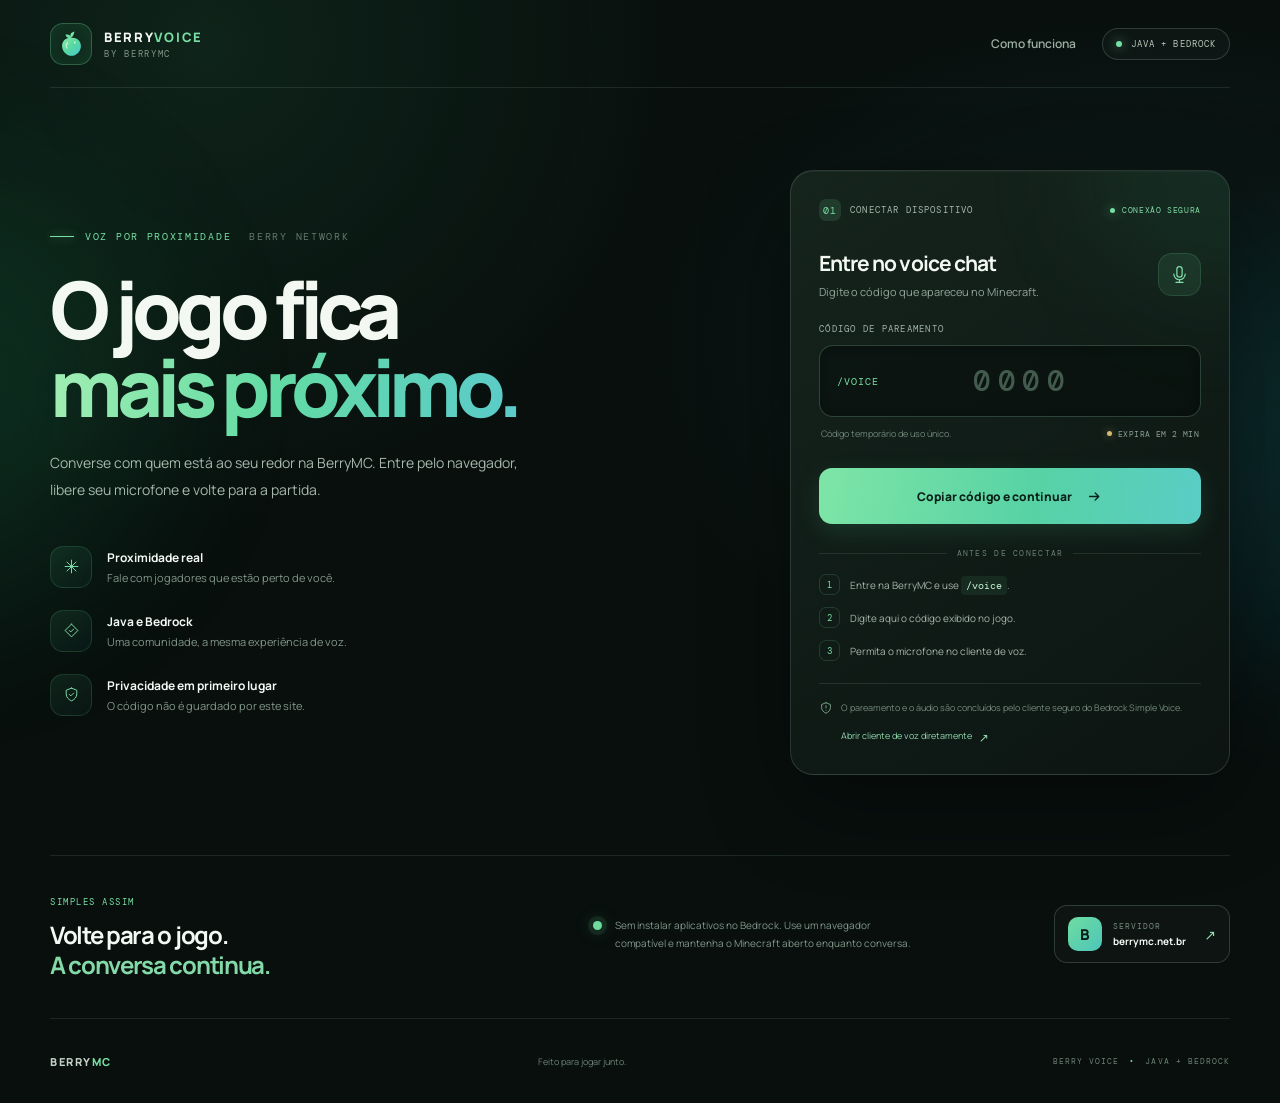
==== voz/index.html @ 2e29d0fc "Initial Berry Voice website" ====
<!doctype html>
<html lang="pt-BR">
<head>
  <meta charset="utf-8">
  <meta name="viewport" content="width=device-width, initial-scale=1">
  <meta name="theme-color" content="#080f0d">
  <meta name="description" content="Berry Voice — comunicação por proximidade para jogadores Java e Bedrock da BerryMC.">
  <title>Berry Voice • BerryMC</title>
  <link rel="icon" type="image/svg+xml" href="/assets/berry-mark.svg">
  <link rel="preconnect" href="https://fonts.googleapis.com">
  <link rel="preconnect" href="https://fonts.gstatic.com" crossorigin>
  <link href="https://fonts.googleapis.com/css2?family=DM+Mono:wght@400;500&family=Manrope:wght@400;500;600;700;800&display=swap" rel="stylesheet">
  <link rel="stylesheet" href="/styles.css">
  <script src="/app.js" defer></script>
</head>
<body>
  <div class="ambient ambient-one" aria-hidden="true"></div>
  <div class="ambient ambient-two" aria-hidden="true"></div>
  <header class="topbar">
    <a class="brand" href="/" aria-label="Berry Voice início">
      <span class="brand-mark"><img src="/assets/berry-mark.svg" alt=""></span>
      <span class="brand-copy"><strong>BERRY<span>VOICE</span></strong><small>BY BERRYMC</small></span>
    </a>
    <nav class="top-actions" aria-label="Navegação principal">
      <a class="nav-link" href="#como-funciona">Como funciona</a>
      <span class="edition-pill"><span class="pill-dot"></span> JAVA + BEDROCK</span>
    </nav>
  </header>

  <main>
    <section class="hero" aria-labelledby="hero-title">
      <div class="hero-copy">
        <div class="eyebrow"><span class="eyebrow-line"></span> VOZ POR PROXIMIDADE <span class="eyebrow-version">BERRY NETWORK</span></div>
        <h1 id="hero-title">O jogo fica<br><span>mais próximo.</span></h1>
        <p class="hero-description">Converse com quem está ao seu redor na BerryMC. Entre pelo navegador, libere seu microfone e volte para a partida.</p>
        <div class="feature-list">
          <div class="feature-item">
            <span class="feature-icon"><svg viewBox="0 0 24 24" aria-hidden="true"><path d="M12 3v18M3 12h18M5.6 5.6l12.8 12.8m0-12.8L5.6 18.4"/></svg></span>
            <span><strong>Proximidade real</strong><small>Fale com jogadores que estão perto de você.</small></span>
          </div>
          <div class="feature-item">
            <span class="feature-icon"><svg viewBox="0 0 24 24" aria-hidden="true"><path d="M12 3 21 12 12 21 3 12 12 3Z"/><path d="m9 12 2 2 4-4"/></svg></span>
            <span><strong>Java e Bedrock</strong><small>Uma comunidade, a mesma experiência de voz.</small></span>
          </div>
          <div class="feature-item">
            <span class="feature-icon"><svg viewBox="0 0 24 24" aria-hidden="true"><path d="M12 3 4.5 6v5.2c0 4.5 3.1 7.8 7.5 9.8 4.4-2 7.5-5.3 7.5-9.8V6L12 3Z"/><path d="m9 12 2 2 4-4"/></svg></span>
            <span><strong>Privacidade em primeiro lugar</strong><small>O código não é guardado por este site.</small></span>
          </div>
        </div>
      </div>

      <aside class="connect-card" aria-labelledby="connect-title">
        <div class="card-topline">
          <span class="step-label"><span>01</span> CONECTAR DISPOSITIVO</span>
          <span class="secure-label"><span class="secure-dot"></span> CONEXÃO SEGURA</span>
        </div>
        <div class="card-heading">
          <div>
            <h2 id="connect-title">Entre no voice chat</h2>
            <p>Digite o código que apareceu no Minecraft.</p>
          </div>
          <span class="head-mic" aria-hidden="true"><svg viewBox="0 0 24 24"><rect x="9" y="3" width="6" height="12" rx="3"/><path d="M5.5 11.5a6.5 6.5 0 0 0 13 0M12 18v3m-4 0h8"/></svg></span>
        </div>
        <form id="pair-form" novalidate>
          <label for="pair-code">CÓDIGO DE PAREAMENTO</label>
          <div class="code-field-wrap">
            <span class="code-prefix">/VOICE</span>
            <input id="pair-code" name="code" type="text" inputmode="numeric" autocomplete="one-time-code" maxlength="4" minlength="4" pattern="[0-9]{4}" placeholder="0000" aria-describedby="code-hint code-error" required>
            <span class="input-check" aria-hidden="true"><svg viewBox="0 0 24 24"><path d="m5 12 4 4L19 6"/></svg></span>
          </div>
          <div class="field-meta">
            <span id="code-hint">Código temporário de uso único.</span>
            <span class="expiry"><span class="expiry-dot"></span> EXPIRA EM 2 MIN</span>
          </div>
          <p class="form-error" id="code-error" role="alert"></p>
          <button class="connect-button" type="submit">
            <span>Copiar código e continuar</span>
            <svg viewBox="0 0 24 24" aria-hidden="true"><path d="M5 12h13m-5-5 5 5-5 5"/></svg>
          </button>
        </form>
        <div id="handoff-panel" class="handoff-panel" hidden aria-live="polite">
          <span class="handoff-icon"><svg viewBox="0 0 24 24"><path d="m5 12 4 4L19 6"/></svg></span>
          <div><strong>Código copiado!</strong><p>Cole o código no campo “Connection code” do cliente que abriu.</p></div>
        </div>
        <div class="divider-label"><span></span> ANTES DE CONECTAR <span></span></div>
        <div class="steps-mini">
          <div><b>1</b><span>Entre na BerryMC e use <code>/voice</code>.</span></div>
          <div><b>2</b><span>Digite aqui o código exibido no jogo.</span></div>
          <div><b>3</b><span>Permita o microfone no cliente de voz.</span></div>
        </div>
        <p class="card-footnote"><svg viewBox="0 0 24 24" aria-hidden="true"><path d="M12 3 4.5 6v5.2c0 4.5 3.1 7.8 7.5 9.8 4.4-2 7.5-5.3 7.5-9.8V6L12 3Z"/><path d="M12 8v4m0 4h.01"/></svg> O pareamento e o áudio são concluídos pelo cliente seguro do Bedrock Simple Voice.</p>
        <a class="manual-link" href="https://voice.byterider.xyz/" target="_blank" rel="noopener noreferrer">Abrir cliente de voz diretamente <span>↗</span></a>
      </aside>
    </section>

    <section class="bottom-band" id="como-funciona">
      <div class="band-copy"><span class="band-kicker">SIMPLES ASSIM</span><h2>Volte para o jogo.<br><em>A conversa continua.</em></h2></div>
      <div class="band-note"><span class="pulse-mark"></span><p>Sem instalar aplicativos no Bedrock. Use um navegador compatível e mantenha o Minecraft aberto enquanto conversa.</p></div>
      <a class="server-chip" href="https://berrymc.net.br" target="_blank" rel="noopener noreferrer"><span class="server-chip-icon">B</span><span><small>SERVIDOR</small><strong>berrymc.net.br</strong></span><span class="server-arrow">↗</span></a>
    </section>
  </main>

  <footer class="footer">
    <a class="footer-brand" href="/">BERRY<span>MC</span></a>
    <span>Feito para jogar junto.</span>
    <span class="footer-right">BERRY VOICE <i>•</i> JAVA + BEDROCK</span>
  </footer>
</body>
</html>
---- styles.css ----
:root {
  color-scheme: dark;
  --bg: #080f0d;
  --panel: rgba(17, 28, 24, .88);
  --panel-2: #14211c;
  --line: rgba(182, 221, 201, .12);
  --line-strong: rgba(182, 221, 201, .2);
  --text: #f3f8f3;
  --muted: #9baea3;
  --soft: #c0cec5;
  --green: #78e0a4;
  --green-2: #3fc58c;
  --blue: #62d5d1;
  --mono: 'DM Mono', ui-monospace, SFMono-Regular, Consolas, monospace;
  --sans: 'Manrope', Inter, system-ui, -apple-system, BlinkMacSystemFont, 'Segoe UI', sans-serif;
}
* { box-sizing: border-box; }
html { scroll-behavior: smooth; }
body {
  min-height: 100vh; margin: 0; overflow-x: hidden; position: relative;
  background: radial-gradient(ellipse at 16% 4%, rgba(47, 139, 91, .16), transparent 32%),
              radial-gradient(ellipse at 89% 31%, rgba(42, 132, 129, .11), transparent 33%), var(--bg);
  color: var(--text); font-family: var(--sans); -webkit-font-smoothing: antialiased;
}
body::before { content: ''; position: fixed; inset: 0; pointer-events: none; opacity: .18; z-index: -1; background-image: linear-gradient(rgba(255,255,255,.018) 1px, transparent 1px), linear-gradient(90deg, rgba(255,255,255,.018) 1px, transparent 1px); background-size: 64px 64px; mask-image: linear-gradient(to bottom, black, transparent 78%); }
.ambient { position: absolute; width: 420px; height: 420px; filter: blur(90px); border-radius: 50%; pointer-events: none; z-index: -1; opacity: .15; }
.ambient-one { top: 180px; left: -280px; background: #21c879; }
.ambient-two { top: 260px; right: -310px; background: #168eaf; }
.topbar, main, .footer { width: min(1180px, calc(100% - 64px)); margin-inline: auto; }
.topbar { height: 88px; display: flex; align-items: center; justify-content: space-between; border-bottom: 1px solid var(--line); }
.brand { display: inline-flex; gap: 12px; align-items: center; color: inherit; text-decoration: none; }
.brand-mark { display: grid; place-items: center; width: 42px; height: 42px; border: 1px solid rgba(120,224,164,.3); background: rgba(55,153,101,.1); border-radius: 13px; box-shadow: inset 0 0 22px rgba(82,211,145,.08); }
.brand-mark img { width: 27px; height: 27px; }
.brand-copy { display: grid; gap: 2px; }
.brand-copy strong { letter-spacing: .13em; font-size: 13px; font-weight: 800; }
.brand-copy strong span { color: var(--green); }
.brand-copy small { color: #82968a; font: 9px var(--mono); letter-spacing: .19em; }
.top-actions { display: flex; align-items: center; gap: 26px; }
.nav-link { color: var(--muted); text-decoration: none; font-size: 12px; font-weight: 600; transition: color .2s; }
.nav-link:hover { color: var(--green); }
.edition-pill { display: inline-flex; align-items: center; gap: 9px; border: 1px solid var(--line-strong); border-radius: 999px; padding: 9px 13px; font: 9px var(--mono); letter-spacing: .12em; color: #b8c8bd; background: rgba(255,255,255,.025); }
.pill-dot, .secure-dot, .expiry-dot { width: 6px; height: 6px; border-radius: 50%; background: var(--green); box-shadow: 0 0 12px rgba(120,224,164,.8); }
.hero { min-height: 650px; padding: 82px 0 80px; display: grid; grid-template-columns: minmax(0, 1fr) 440px; align-items: center; gap: clamp(55px, 8vw, 120px); }
.hero-copy { max-width: 620px; }
.eyebrow { display: flex; align-items: center; gap: 11px; color: var(--green); font: 10px var(--mono); letter-spacing: .17em; }
.eyebrow-line { display: inline-block; width: 24px; height: 1px; background: var(--green); box-shadow: 0 0 10px rgba(120,224,164,.65); }
.eyebrow-version { margin-left: 7px; color: #62796c; }
h1 { margin: 27px 0 22px; font-size: clamp(52px, 6.2vw, 82px); line-height: .99; letter-spacing: -.075em; font-weight: 800; }
h1 span { background: linear-gradient(100deg, #a3efb4 0%, #63dba4 48%, #5bcacb 100%); -webkit-background-clip: text; background-clip: text; color: transparent; }
.hero-description { max-width: 475px; color: #a6b7ac; font-size: 14px; line-height: 1.95; margin: 0; }
.feature-list { margin-top: 42px; display: grid; gap: 22px; }
.feature-item { display: flex; gap: 15px; align-items: center; }
.feature-icon { width: 42px; height: 42px; display: grid; place-items: center; flex: 0 0 auto; border-radius: 13px; border: 1px solid rgba(120,224,164,.15); background: linear-gradient(145deg, rgba(80,196,133,.11), rgba(54,157,162,.05)); }
.feature-icon svg { width: 17px; height: 17px; fill: none; stroke: #83dfae; stroke-width: 1.35; stroke-linecap: round; stroke-linejoin: round; }
.feature-item span:last-child { display: grid; gap: 4px; }
.feature-item strong { font-size: 12px; font-weight: 700; }
.feature-item small { font-size: 11px; color: #82968a; }
.connect-card { position: relative; padding: 28px; border-radius: 23px; border: 1px solid rgba(183,218,196,.17); background: linear-gradient(145deg, rgba(22,37,30,.97), rgba(12,21,18,.97)); box-shadow: 0 30px 90px rgba(0,0,0,.32), inset 0 1px rgba(255,255,255,.035); overflow: hidden; }
.connect-card::before { content: ''; position: absolute; top: -130px; right: -120px; width: 260px; height: 260px; background: rgba(66,197,138,.08); filter: blur(55px); border-radius: 50%; pointer-events: none; }
.card-topline, .step-label, .secure-label { display: flex; align-items: center; }
.card-topline { justify-content: space-between; gap: 10px; margin-bottom: 28px; }
.step-label { gap: 9px; color: #a7b7ac; font: 9px var(--mono); letter-spacing: .13em; }
.step-label > span { display: grid; place-items: center; width: 22px; height: 22px; border-radius: 7px; background: rgba(120,224,164,.12); color: var(--green); font: 10px var(--mono); }
.secure-label { gap: 7px; color: #86dca8; font: 8px var(--mono); letter-spacing: .08em; }
.secure-dot { width: 5px; height: 5px; }
.card-heading { display: flex; align-items: center; justify-content: space-between; margin-bottom: 24px; }
.card-heading h2 { margin: 0 0 7px; font-size: 21px; letter-spacing: -.045em; }
.card-heading p { margin: 0; color: #93a69a; font-size: 11px; }
.head-mic { width: 43px; height: 43px; flex: 0 0 auto; display: grid; place-items: center; border-radius: 14px; color: #83e0ad; background: rgba(120,224,164,.09); border: 1px solid rgba(120,224,164,.15); }
.head-mic svg { width: 21px; height: 21px; fill: none; stroke: currentColor; stroke-width: 1.4; stroke-linecap: round; stroke-linejoin: round; }
#pair-form label { display: block; margin-bottom: 10px; color: #a0b4a7; font: 9px var(--mono); letter-spacing: .14em; }
.code-field-wrap { height: 72px; display: flex; align-items: center; gap: 14px; padding: 0 17px; border-radius: 14px; border: 1px solid rgba(135,181,151,.29); background: rgba(4,11,8,.5); box-shadow: inset 0 1px 8px rgba(0,0,0,.22); transition: border-color .2s, box-shadow .2s; }
.code-field-wrap:focus-within { border-color: rgba(120,224,164,.82); box-shadow: 0 0 0 3px rgba(120,224,164,.11), inset 0 1px 8px rgba(0,0,0,.22); }
.code-prefix { color: var(--green); font: 10px var(--mono); letter-spacing: .1em; white-space: nowrap; }
#pair-code { min-width: 0; width: 100%; height: 100%; border: 0; outline: 0; background: transparent; color: #f3fff6; font: 500 29px var(--mono); letter-spacing: .26em; text-align: center; }
#pair-code::placeholder { color: #496355; opacity: .9; }
.input-check { display: grid; place-items: center; width: 22px; height: 22px; opacity: 0; transform: scale(.8); transition: .2s; color: var(--green); }
.input-check svg, .handoff-icon svg { width: 17px; height: 17px; fill: none; stroke: currentColor; stroke-width: 2; stroke-linecap: round; stroke-linejoin: round; }
.code-field-wrap.is-valid .input-check { opacity: 1; transform: scale(1); }
.field-meta { display: flex; justify-content: space-between; gap: 10px; margin: 10px 2px 0; color: #71877a; font-size: 9px; }
.expiry { display: inline-flex; align-items: center; gap: 6px; color: #8ca394; font: 8px var(--mono); letter-spacing: .05em; white-space: nowrap; }
.expiry-dot { width: 5px; height: 5px; background: #d6bb6e; box-shadow: 0 0 8px rgba(214,187,110,.6); }
.form-error { min-height: 15px; margin: 7px 2px 0; color: #f19a9a; font-size: 10px; }
.connect-button { width: 100%; height: 56px; display: flex; justify-content: center; align-items: center; gap: 14px; margin-top: 6px; border: 0; border-radius: 13px; background: linear-gradient(100deg, #7ee5a6, #57d2a5 57%, #5acdc6); color: #082018; font: 800 12px var(--sans); cursor: pointer; box-shadow: 0 8px 24px rgba(73,201,143,.15); transition: transform .2s, box-shadow .2s, filter .2s; }
.connect-button svg { width: 17px; height: 17px; fill: none; stroke: currentColor; stroke-width: 1.8; stroke-linecap: round; stroke-linejoin: round; transition: transform .2s; }
.connect-button:hover { transform: translateY(-2px); box-shadow: 0 12px 30px rgba(73,201,143,.23); filter: brightness(1.04); }
.connect-button:hover svg { transform: translateX(3px); }
.connect-button:active { transform: translateY(0); }
.handoff-panel { display: flex; align-items: flex-start; gap: 11px; margin-top: 13px; padding: 12px; border-radius: 12px; border: 1px solid rgba(120,224,164,.23); background: rgba(60,160,109,.09); }
.handoff-panel[hidden] { display: none; }
.handoff-icon { display: grid; place-items: center; width: 25px; height: 25px; flex: 0 0 auto; border-radius: 8px; background: rgba(120,224,164,.13); color: var(--green); }
.handoff-panel strong { display: block; font-size: 11px; color: #b5f2c9; margin: 1px 0 4px; }
.handoff-panel p { margin: 0; color: #96ac9c; font-size: 10px; line-height: 1.5; }
.divider-label { display: flex; align-items: center; gap: 10px; margin: 24px 0 16px; color: #698071; font: 8px var(--mono); letter-spacing: .16em; white-space: nowrap; }
.divider-label span { height: 1px; width: 100%; background: var(--line); }
.steps-mini { display: grid; gap: 12px; }
.steps-mini > div { display: flex; align-items: center; gap: 10px; color: #a4b5aa; font-size: 10px; }
.steps-mini b { display: grid; place-items: center; width: 21px; height: 21px; flex: 0 0 auto; border: 1px solid rgba(120,224,164,.17); border-radius: 7px; color: var(--green); font: 9px var(--mono); }
.steps-mini code { color: #c7f5d5; font: 10px var(--mono); background: rgba(120,224,164,.08); padding: 3px 5px; border-radius: 4px; }
.card-footnote { display: flex; align-items: flex-start; gap: 8px; margin: 22px 0 0; padding-top: 17px; border-top: 1px solid var(--line); color: #73897c; font-size: 9px; line-height: 1.6; }
.card-footnote svg { flex: 0 0 auto; width: 14px; height: 14px; fill: none; stroke: #88bb9c; stroke-width: 1.4; stroke-linecap: round; stroke-linejoin: round; }
.manual-link { display: inline-flex; gap: 7px; margin: 14px 0 0 22px; color: #91d8ad; text-decoration: none; font-size: 9px; transition: color .2s; }
.manual-link:hover { color: #c1f6d1; }
.manual-link span { font-size: 12px; }
.bottom-band { display: grid; grid-template-columns: 1.2fr 1fr auto; align-items: center; gap: 50px; padding: 32px 0 38px; border-top: 1px solid var(--line); border-bottom: 1px solid var(--line); }
.band-kicker { color: var(--green); font: 9px var(--mono); letter-spacing: .17em; }
.band-copy h2 { margin: 10px 0 0; font-size: 24px; line-height: 1.25; letter-spacing: -.055em; }
.band-copy em { color: #83d9a8; font-style: normal; }
.band-note { display: flex; align-items: flex-start; gap: 13px; max-width: 330px; }
.band-note p { margin: 0; color: #82978b; font-size: 10px; line-height: 1.8; }
.pulse-mark { width: 9px; height: 9px; margin-top: 5px; border-radius: 50%; background: #6edc9e; box-shadow: 0 0 0 5px rgba(110,220,158,.1), 0 0 18px rgba(110,220,158,.4); flex: 0 0 auto; }
.server-chip { display: flex; align-items: center; gap: 11px; padding: 11px 13px; border: 1px solid var(--line-strong); border-radius: 13px; text-decoration: none; color: inherit; background: rgba(255,255,255,.025); transition: border-color .2s, background .2s; }
.server-chip:hover { border-color: rgba(120,224,164,.4); background: rgba(120,224,164,.05); }
.server-chip-icon { display: grid; place-items: center; width: 34px; height: 34px; border-radius: 10px; background: linear-gradient(135deg, #6fdda0, #4cc5ba); color: #082018; font-weight: 900; font-size: 15px; }
.server-chip > span:nth-child(2) { display: grid; gap: 3px; }
.server-chip small { color: #778c80; font: 8px var(--mono); letter-spacing: .12em; }
.server-chip strong { font-size: 10px; }
.server-arrow { color: #8fdcac; font-size: 14px; margin-left: 7px; }
.footer { height: 84px; display: flex; align-items: center; justify-content: space-between; color: #6d8175; font-size: 9px; }
.footer-brand { color: #c3d1c7; font-size: 11px; letter-spacing: .14em; font-weight: 800; text-decoration: none; }
.footer-brand span { color: var(--green); }
.footer-right { font: 8px var(--mono); letter-spacing: .13em; }
.footer-right i { color: var(--green); font-style: normal; margin: 0 4px; }
@media (max-width: 920px) {
  .hero { grid-template-columns: minmax(0, 1fr) 390px; gap: 38px; }
  .connect-card { padding: 24px; }
  .bottom-band { gap: 25px; grid-template-columns: 1fr 1fr; }
  .server-chip { grid-column: 2; justify-self: start; }
}
@media (max-width: 760px) {
  .topbar, main, .footer { width: min(100% - 36px, 560px); }
  .topbar { height: 74px; }
  .top-actions { gap: 12px; }
  .nav-link { display: none; }
  .edition-pill { font-size: 8px; padding: 8px 10px; }
  .hero { display: flex; flex-direction: column; align-items: stretch; gap: 38px; padding: 58px 0 55px; min-height: unset; }
  .hero-copy { max-width: none; }
  h1 { font-size: clamp(52px, 12vw, 74px); margin-top: 23px; }
  .hero-description { max-width: 440px; font-size: 13px; }
  .feature-list { margin-top: 30px; gap: 17px; }
  .connect-card { width: 100%; }
  .bottom-band { grid-template-columns: 1fr; gap: 23px; padding: 27px 0 30px; }
  .server-chip { grid-column: auto; }
  .footer { height: auto; min-height: 82px; flex-wrap: wrap; gap: 12px; padding: 19px 0; }
  .footer > span:nth-child(2) { display: none; }
}
@media (max-width: 420px) {
  .topbar, main, .footer { width: calc(100% - 28px); }
  .brand-mark { width: 38px; height: 38px; }
  .brand-copy strong { font-size: 11px; }
  .edition-pill { letter-spacing: .04em; }
  .eyebrow { font-size: 8px; letter-spacing: .1em; }
  .eyebrow-version { margin-left: 1px; }
  .connect-card { padding: 20px 17px; border-radius: 19px; }
  .card-topline { margin-bottom: 23px; }
  .step-label { font-size: 8px; }
  .secure-label { font-size: 7px; }
  .card-heading h2 { font-size: 19px; }
  .field-meta { font-size: 8px; }
  .expiry { font-size: 7px; }
  #pair-code { font-size: 25px; }
  .code-field-wrap { height: 66px; gap: 9px; padding-inline: 12px; }
  .code-prefix { font-size: 9px; }
}
@media (prefers-reduced-motion: reduce) { *, *::before, *::after { scroll-behavior: auto !important; transition-duration: .01ms !important; animation-duration: .01ms !important; } }
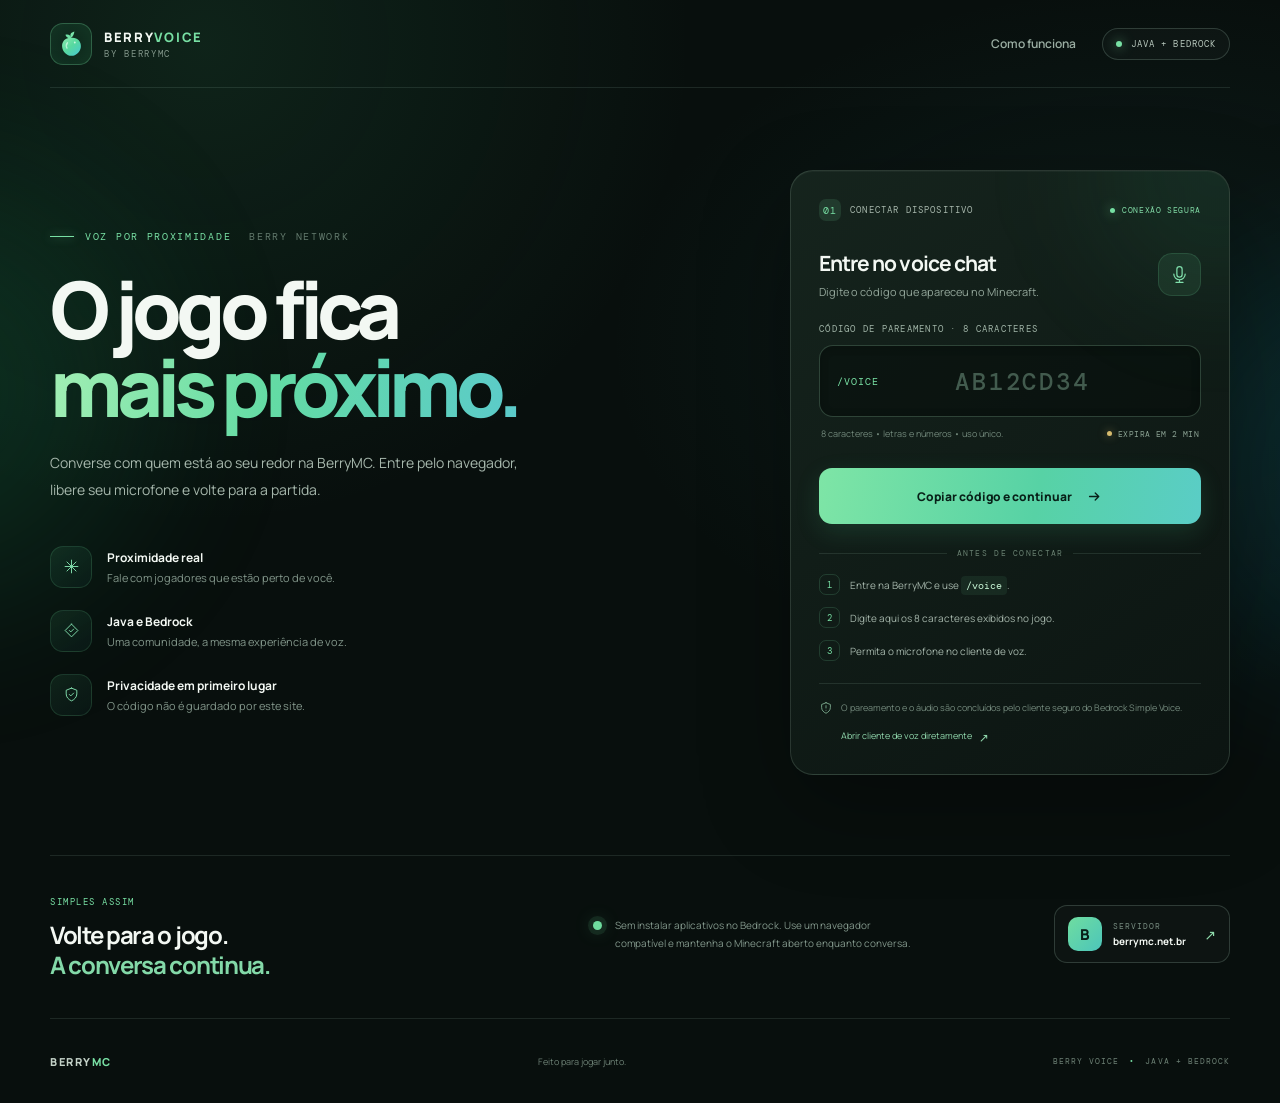
==== commit cc08f5bb: "Fix Berry Voice pairing code length to 8 characters" ====
--- a/voz/index.html
+++ b/voz/index.html
@@ -62,14 +62,14 @@
           <span class="head-mic" aria-hidden="true"><svg viewBox="0 0 24 24"><rect x="9" y="3" width="6" height="12" rx="3"/><path d="M5.5 11.5a6.5 6.5 0 0 0 13 0M12 18v3m-4 0h8"/></svg></span>
         </div>
         <form id="pair-form" novalidate>
-          <label for="pair-code">CÓDIGO DE PAREAMENTO</label>
+          <label for="pair-code">CÓDIGO DE PAREAMENTO · 8 CARACTERES</label>
           <div class="code-field-wrap">
             <span class="code-prefix">/VOICE</span>
-            <input id="pair-code" name="code" type="text" inputmode="numeric" autocomplete="one-time-code" maxlength="4" minlength="4" pattern="[0-9]{4}" placeholder="0000" aria-describedby="code-hint code-error" required>
+            <input id="pair-code" name="code" type="text" inputmode="text" autocomplete="one-time-code" autocapitalize="characters" autocorrect="off" spellcheck="false" maxlength="12" pattern="[A-Za-z0-9 -]{8,12}" placeholder="AB12CD34" aria-describedby="code-hint code-error" required>
             <span class="input-check" aria-hidden="true"><svg viewBox="0 0 24 24"><path d="m5 12 4 4L19 6"/></svg></span>
           </div>
           <div class="field-meta">
-            <span id="code-hint">Código temporário de uso único.</span>
+            <span id="code-hint">8 caracteres • letras e números • uso único.</span>
             <span class="expiry"><span class="expiry-dot"></span> EXPIRA EM 2 MIN</span>
           </div>
           <p class="form-error" id="code-error" role="alert"></p>
@@ -85,7 +85,7 @@
         <div class="divider-label"><span></span> ANTES DE CONECTAR <span></span></div>
         <div class="steps-mini">
           <div><b>1</b><span>Entre na BerryMC e use <code>/voice</code>.</span></div>
-          <div><b>2</b><span>Digite aqui o código exibido no jogo.</span></div>
+          <div><b>2</b><span>Digite aqui os 8 caracteres exibidos no jogo.</span></div>
           <div><b>3</b><span>Permita o microfone no cliente de voz.</span></div>
         </div>
         <p class="card-footnote"><svg viewBox="0 0 24 24" aria-hidden="true"><path d="M12 3 4.5 6v5.2c0 4.5 3.1 7.8 7.5 9.8 4.4-2 7.5-5.3 7.5-9.8V6L12 3Z"/><path d="M12 8v4m0 4h.01"/></svg> O pareamento e o áudio são concluídos pelo cliente seguro do Bedrock Simple Voice.</p>
--- a/styles.css
+++ b/styles.css
@@ -72,7 +72,7 @@
 .code-field-wrap { height: 72px; display: flex; align-items: center; gap: 14px; padding: 0 17px; border-radius: 14px; border: 1px solid rgba(135,181,151,.29); background: rgba(4,11,8,.5); box-shadow: inset 0 1px 8px rgba(0,0,0,.22); transition: border-color .2s, box-shadow .2s; }
 .code-field-wrap:focus-within { border-color: rgba(120,224,164,.82); box-shadow: 0 0 0 3px rgba(120,224,164,.11), inset 0 1px 8px rgba(0,0,0,.22); }
 .code-prefix { color: var(--green); font: 10px var(--mono); letter-spacing: .1em; white-space: nowrap; }
-#pair-code { min-width: 0; width: 100%; height: 100%; border: 0; outline: 0; background: transparent; color: #f3fff6; font: 500 29px var(--mono); letter-spacing: .26em; text-align: center; }
+#pair-code { min-width: 0; width: 100%; height: 100%; border: 0; outline: 0; background: transparent; color: #f3fff6; font: 500 24px var(--mono); letter-spacing: .12em; text-align: center; }
 #pair-code::placeholder { color: #496355; opacity: .9; }
 .input-check { display: grid; place-items: center; width: 22px; height: 22px; opacity: 0; transform: scale(.8); transition: .2s; color: var(--green); }
 .input-check svg, .handoff-icon svg { width: 17px; height: 17px; fill: none; stroke: currentColor; stroke-width: 2; stroke-linecap: round; stroke-linejoin: round; }
@@ -158,7 +158,7 @@
   .card-heading h2 { font-size: 19px; }
   .field-meta { font-size: 8px; }
   .expiry { font-size: 7px; }
-  #pair-code { font-size: 25px; }
+  #pair-code { font-size: 21px; letter-spacing: .09em; }
   .code-field-wrap { height: 66px; gap: 9px; padding-inline: 12px; }
   .code-prefix { font-size: 9px; }
 }
